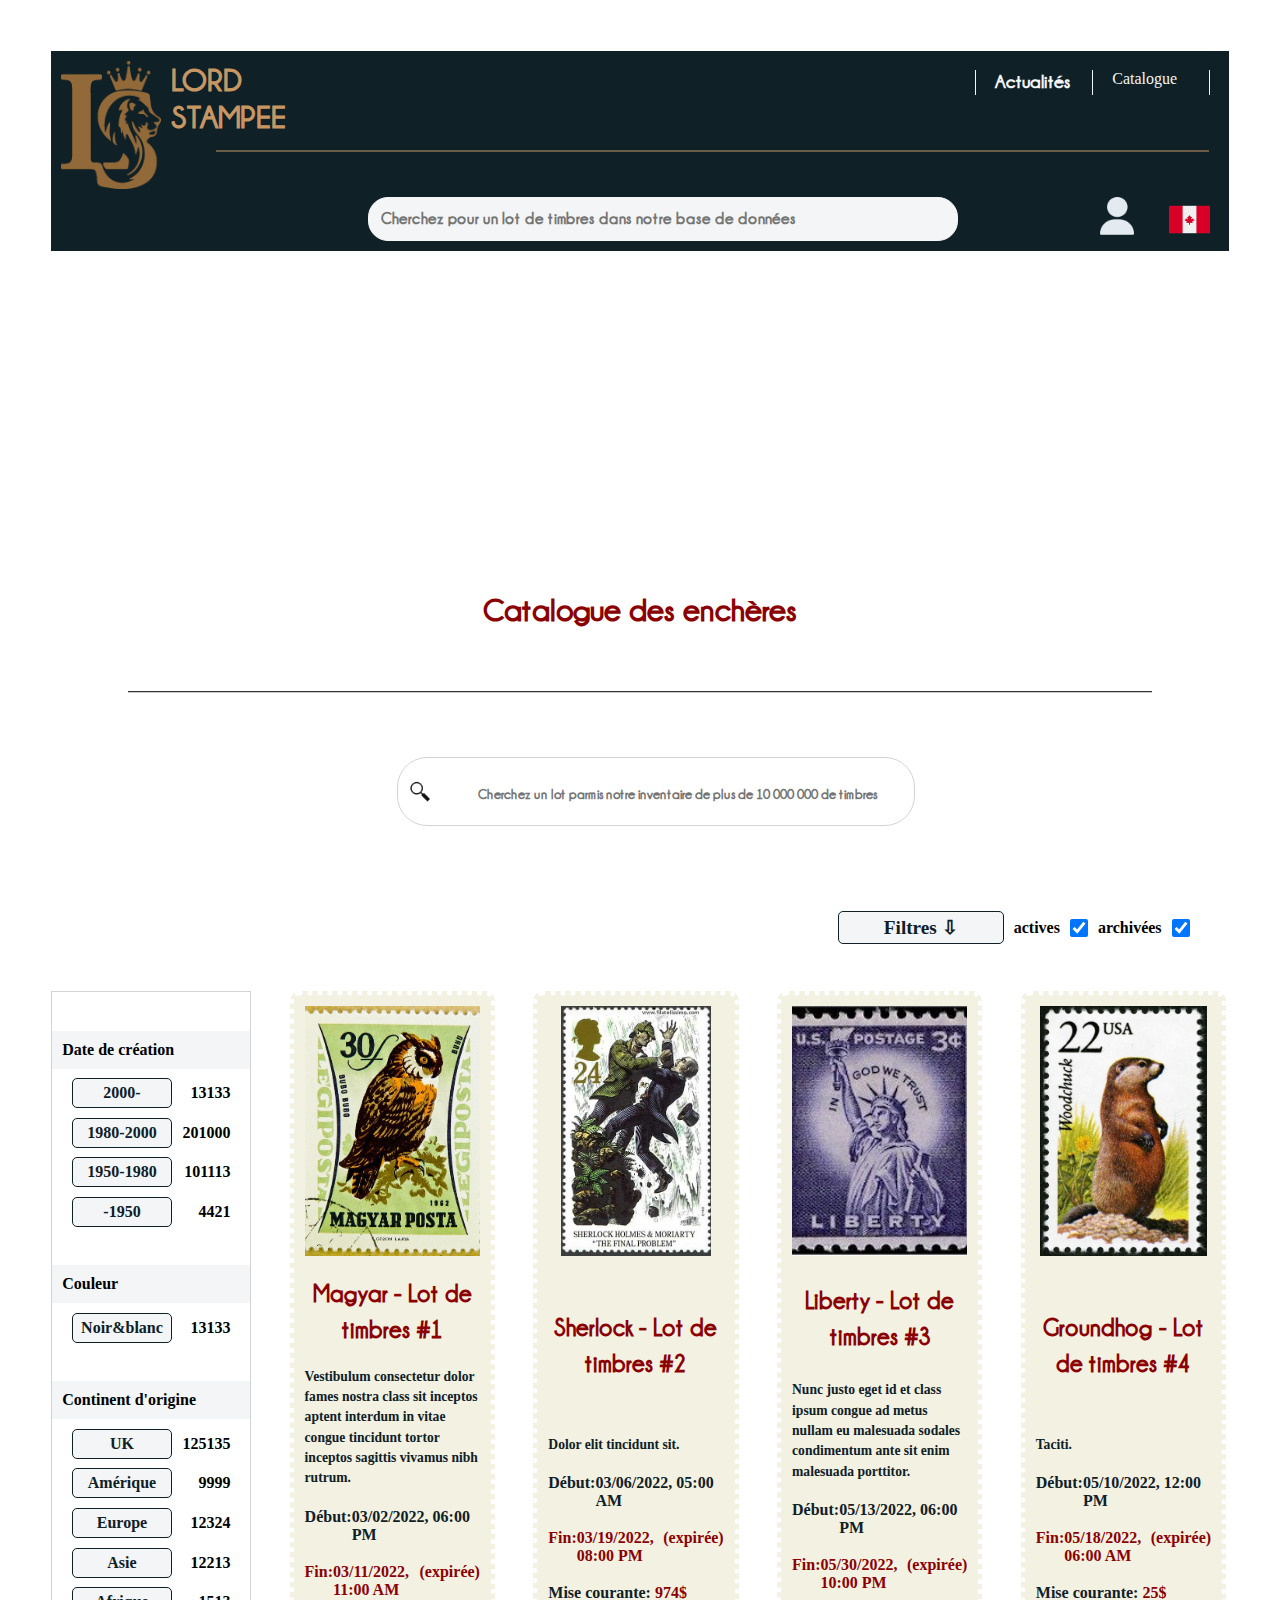
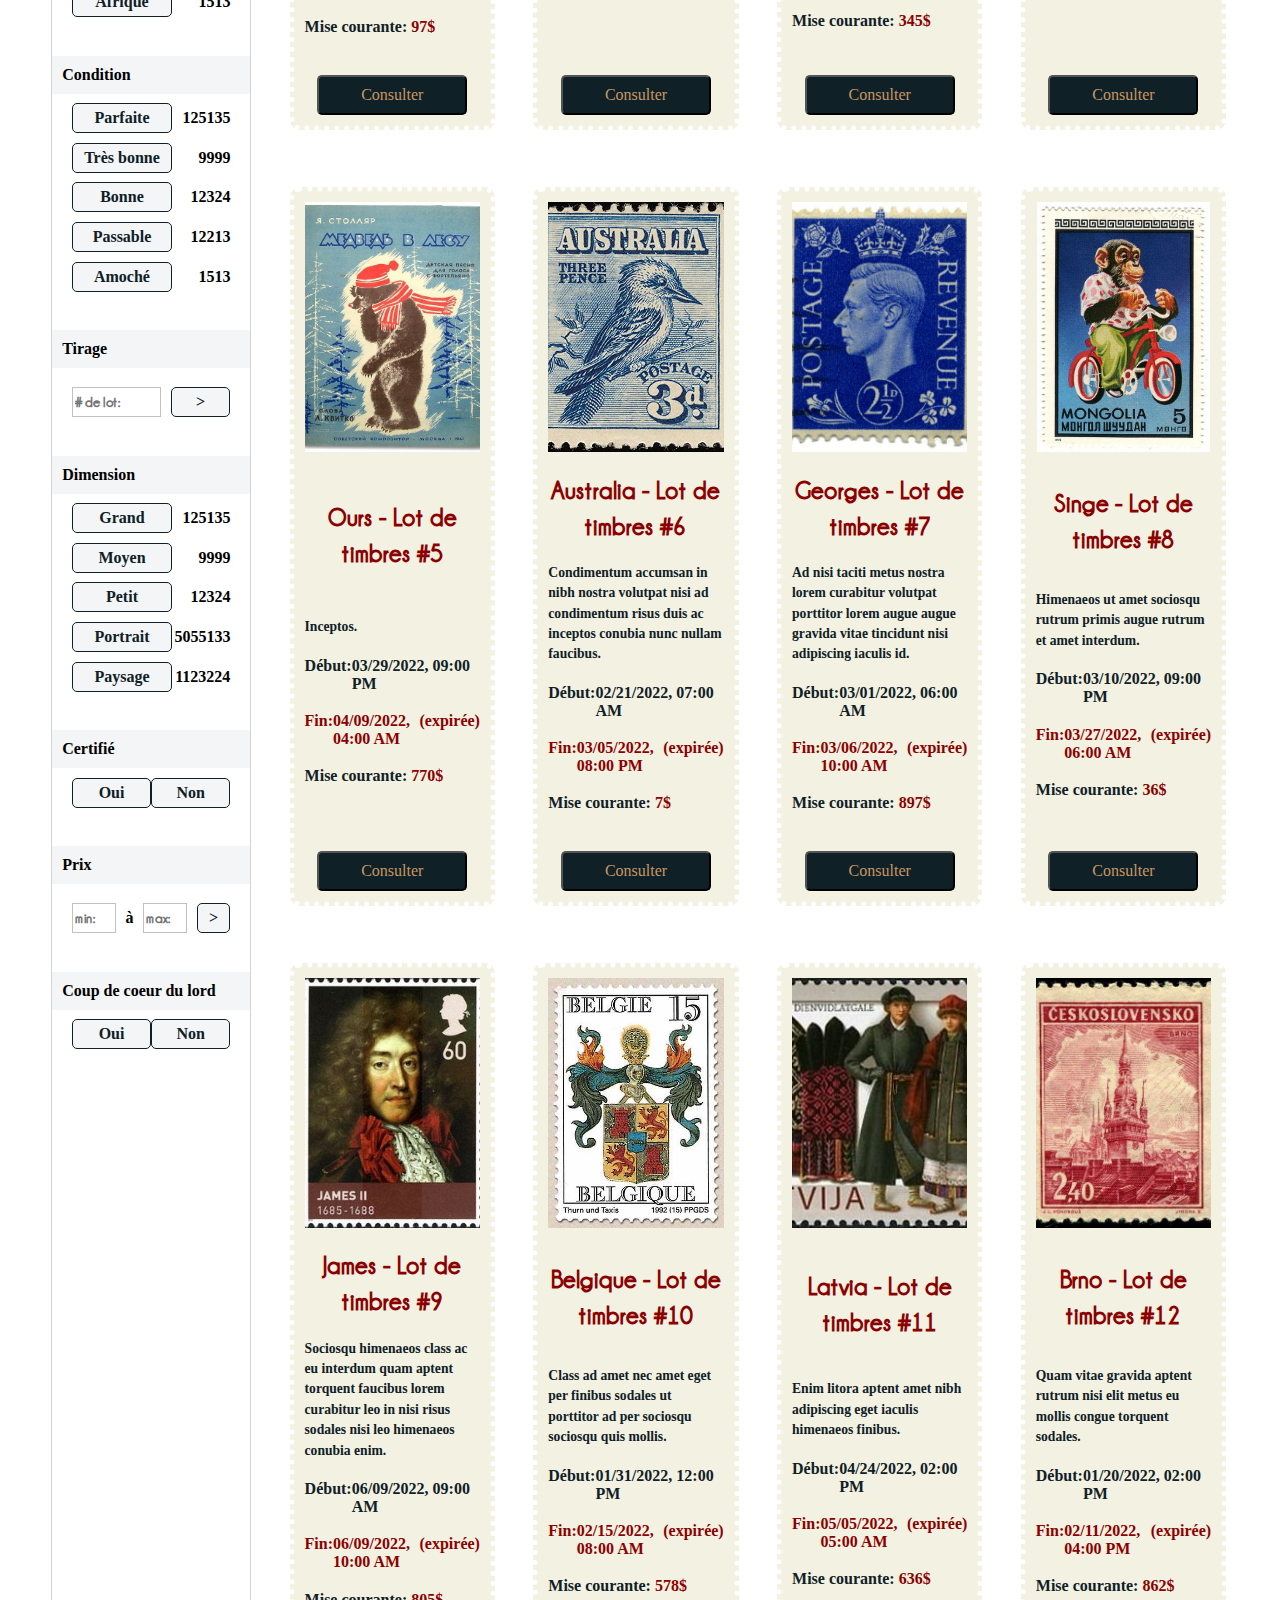
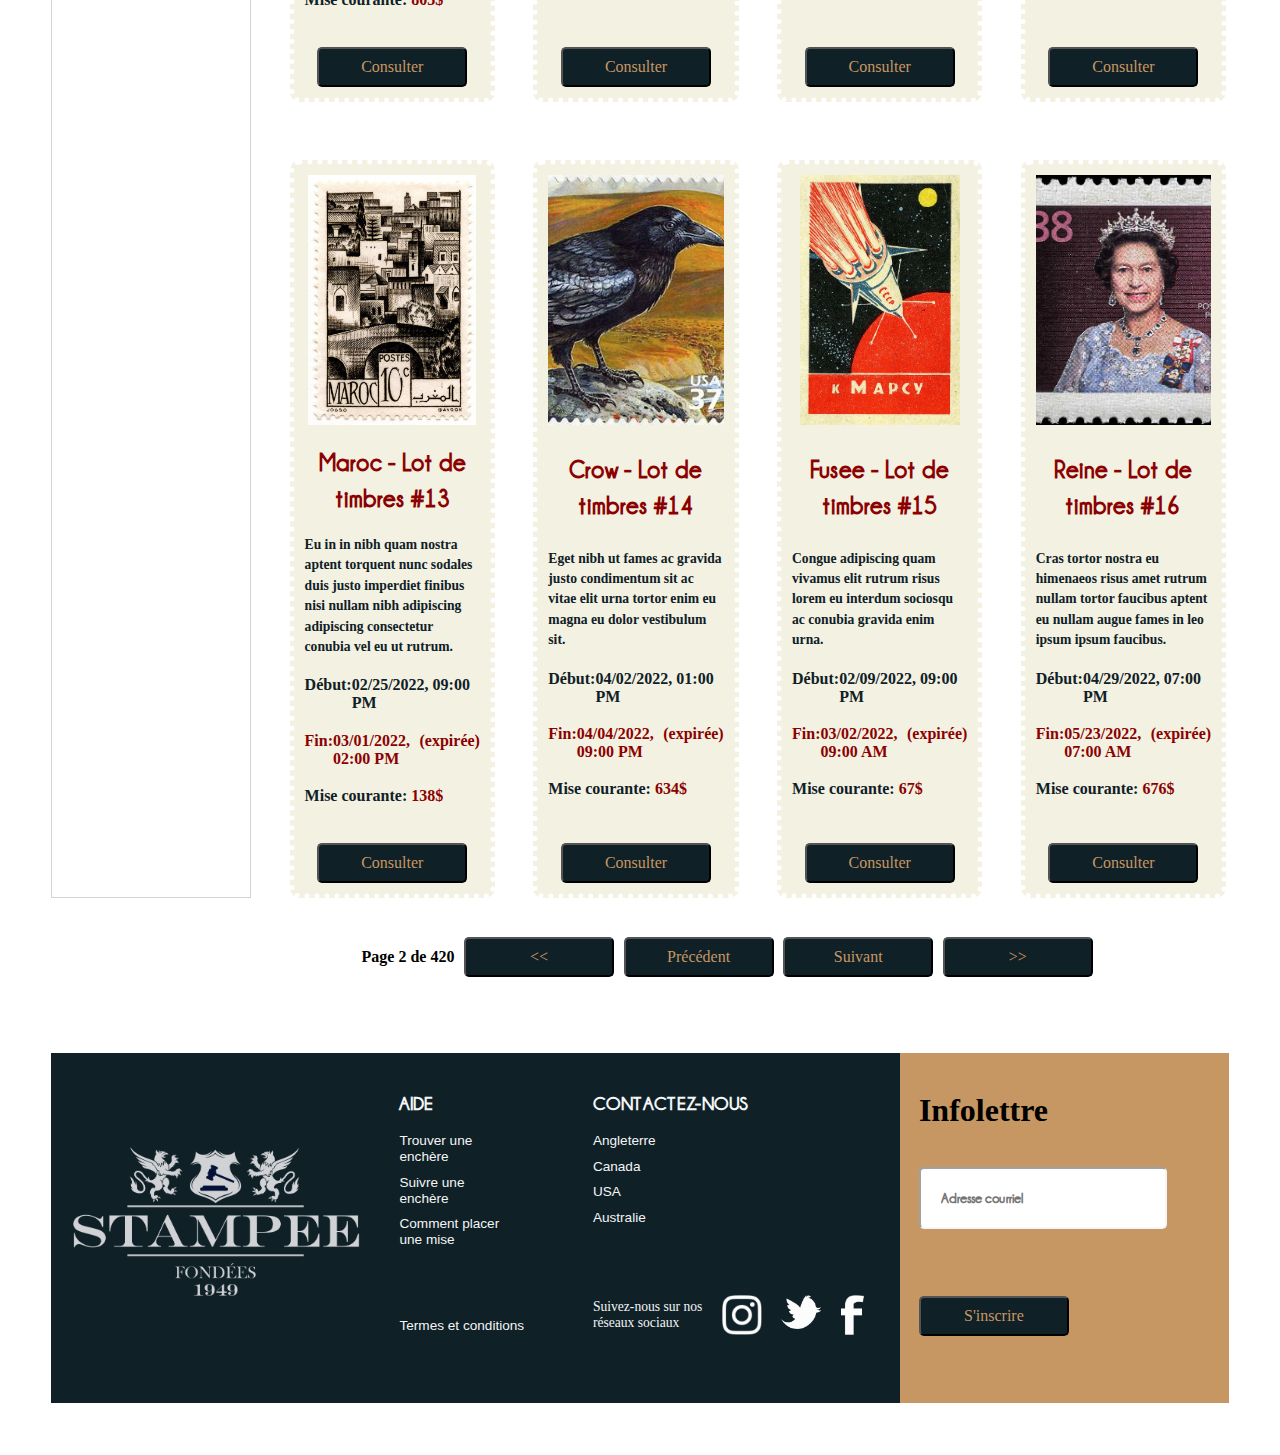
==== Code/catalogue.html @ 9b4ad121 "Premiere version stable du livrable final qui comprend les maquettes catalogue, vitrine et fiche enc" ====
<!DOCTYPE html>
<html lang="fr_CA">
  <head>
    <!-- meta -->
    <meta charset="UTF-8" />
    <meta name="viewport" content="width=device-width, initial-scale=1" />

    <title>Maquette 1</title>
    <meta name="description" content="Maquette catalogue" />

    <!-- styles -->
    <link rel="stylesheet" type="text/css" href="./styles/styles.css" />

    <!-- script -->
    <script type="module" src="./scripts/main.js" defer></script>
  </head>

  <body>
    <header>
      <div class="nav--primaire">
        <div class="nav__logo">
          <a href="./index.html"
            ><img src="./assets/img/nav/logo-2-alt.png"
          /></a>
          <h1 class="nav__lord">LORD STAMPEE</h1>
          <div class="modal hidden">
            <div class="philatelie">
              <div class="philatelie__wrapper">
                <h2>La philatélie, c'est la vie</h2>
                <img src="./assets/img/articles/vie.png" alt="vie" />
              </div>
            </div>
            <div class="biographie">
              <div class="biographie__wrapper">
                <h2>Biographie du Lord Stampee</h2>
                <img
                  src="./assets/img/icones/logo-2-alt.png"
                  alt="biographie"
                />
              </div>
            </div>
            <div class="historique-familial">
              <div class="historique__wrapper">
                <h2>Historique familial</h2>
                <img src="./assets/img/articles/tree.png" alt="arbre" />
              </div>
            </div>
            <div class="btn--close">
              <img src="./assets/img/icones/close.png" alt="close" />
            </div>
          </div>
        </div>
        <div class="menus">
          <div class="menu__haut">
            <div class="menu__actualite">
              <h3>Actualités</h3>
              <div class="actualite__dropdown--wrapper">
                <ul class="actualite__dropdown">
                  <li>Timbre</li>
                  <li>Enchère</li>
                  <li>Bridge</li>
                </ul>
              </div>
            </div>
            <div class="menu__catalogue">
              <a href="./catalogue.html">Catalogue</a>
            </div>
          </div>
          <div class="menu__bas">
            <div class="menu__recherche">
              <input
                type="text"
                name="menu-recherche"
                placeholder="Cherchez pour un lot de timbres dans notre base de données"
              />
            </div>
            <div class="profil-pays">
              <div class="menu__profil">
                <img src="./assets/img/icones/profil.png" alt="profil" />
                <div class="profil__dropdown--wrapper">
                  <ul class="profil__dropdown">
                    <li>Connection</li>
                    <li>S'inscrire</li>
                  </ul>
                </div>
              </div>
              <div class="menu__pays">
                <img src="./assets/img/icones/canada.png" alt="canada" />
                <div class="pays__dropdown--wrapper">
                  <ul class="pays__dropdown">
                    <li>Canada</li>
                    <li>USA</li>
                    <li>Angleterre</li>
                    <li>Australie</li>
                  </ul>
                </div>
              </div>
            </div>
          </div>
        </div>
      </div>
      <div class="nav--secondaire"></div>
      <div class="wrapper--titre">
        <h1 data-js-titre>Catalogue des enchères</h1>
      </div>
    </header>

    <main class="wrapper--main">
      <form class="search--main">
        <div class="indication"></div>
        <div class="search-bar">
          <input
            class="search-txt"
            aria-label="Champ de recherche"
            type="text"
            data-js-filtre="recherche-catalogue"
            placeholder="Cherchez un lot parmis notre inventaire de plus de 10 000 000 de timbres"
          />
        </div>
        <div class="filtres--main">
          <div class="filtres--modal">
            <img src="./assets/img/icones/filter.png" />
          </div>
          <div class="wrapper__filtres--main">
            <div class="critere--select">
              <select class="sort asc" data-js-filtre="sort">
                <option value="none" selected disabled hidden>Filtres &#8681</option>
                <option value="prix">Prix</option>
                <option value="consultations">Les plus consultés</option>
                <option value="debut">Début de l'enchère</option>
                <option value="fin">Fin de l'enchère</option>
              </select>
            </div>
            <div class="critere--box">
              <label for="actives">actives</label>
              <input
                type="checkbox"
                checked
                name="actives"
                data-js-filtre="actives"
              />
              <label for="archivées">archivées</label>
              <input
                type="checkbox"
                checked
                name="archivées"
                data-js-filtre="archives"
              />
            </div>
          </div>
        </div>
      </form>

      <div data-js-timbres>
        <div class="side-nav">
          <div>
            <label for="date">Date de création</label>
            <div>
              <button name="date" data-js-filtre="2000-">2000-</button
              ><span>13133</span>
            </div>
            <div>
              <button name="date" data-js-filtre="1980-2000">1980-2000</button
              ><span>201000</span>
            </div>
            <div>
              <button name="date" data-js-filtre="1950-1980">1950-1980</button
              ><span>101113</span>
            </div>
            <div>
              <button name="date" data-js-filtre="-1950">-1950</button
              ><span>4421</span>
            </div>
          </div>

          <div>
            <label for="couleur">Couleur</label>
            <div class="filtre--couleur">
              <button name="couleur" data-js-filtre="noir-et-blanc">
                Noir&blanc</button
              ><span>13133</span>
            </div>
          </div>

          <div>
            <label for="pays">Continent d'origine</label>
            <div>
              <button name="pays" data-js-filtre="UK">UK</button
              ><span>125135</span>
            </div>
            <div>
              <button name="pays" data-js-filtre="Amerique">Amérique</button
              ><span>9999</span>
            </div>
            <div>
              <button name="pays" data-js-filtre="Europe">Europe</button
              ><span>12324</span>
            </div>
            <div>
              <button name="pays" data-js-filtre="Asie">Asie</button
              ><span>12213</span>
            </div>
            <div>
              <button name="pays" data-js-filtre="Afrique">Afrique</button
              ><span>1513</span>
            </div>
          </div>

          <div>
            <label for="condition">Condition</label>
            <div>
              <button name="condition" data-js-filtre="parfaite">
                Parfaite</button
              ><span>125135</span>
            </div>
            <div>
              <button name="condition" data-js-filtre="tres-bonne">
                Très bonne</button
              ><span>9999</span>
            </div>
            <div>
              <button name="condition" data-js-filtre="bonne">Bonne</button
              ><span>12324</span>
            </div>
            <div>
              <button name="condition" data-js-filtre="passable">
                Passable</button
              ><span>12213</span>
            </div>
            <div>
              <button name="condition" data-js-filtre="amoche">Amoché</button
              ><span>1513</span>
            </div>
          </div>

          <div>
            <label for="tirage">Tirage</label>
            <div data-js-filtre="tirage">
              <input
                type="text"
                name="tirage"
                placeholder="# de lot:"
              /><button>></button>
            </div>
          </div>

          <div>
            <label for="dimension">Dimension</label>
            <div>
              <button name="dimension" data-js-filtre="grand">Grand</button
              ><span>125135</span>
            </div>
            <div>
              <button name="dimension" data-js-filtre="moyen">Moyen</button
              ><span>9999</span>
            </div>
            <div>
              <button name="dimension" data-js-filtre="petit">Petit</button
              ><span>12324</span>
            </div>
            <div>
              <button name="dimension" data-js-filtre="portrait">
                Portrait</button
              ><span>5055133</span>
            </div>
            <div>
              <button name="dimension" data-js-filtre="paysage">Paysage</button
              ><span>1123224</span>
            </div>
          </div>

          <div>
            <label for="certifié">Certifié</label>
            <div>
              <button name="certifié" data-js-filtre="certifie">Oui</button
              ><button name="certifié" data-js-filtre="non-certifie">
                Non
              </button>
            </div>
          </div>

          <div>
            <label for="prix">Prix</label>
            <div>
              <input
                type="text"
                name="prixMin"
                data-js-filtre="prix-min"
                placeholder="min:"
              />
              <span>à</span>
              <input
                type="text"
                name="prixMax"
                data-js-filtre="prix-max"
                placeholder="max:"
              /><button>></button>
            </div>
          </div>

          <div>
            <label for="choixLord">Coup de coeur du lord</label>
            <div>
              <button name="choixLord" data-js-filtre="oui-coup-de-coeur">
                Oui</button
              ><button name="choixLord" data-js-filtre="non-coup-de-coeur">
                Non
              </button>
            </div>
          </div>
        </div>
      </div>
      <div class="pied--catalogue">
        <div class="nav__btn--catalogue">
          <span>Page 2 de 420</span>
          <button><<</button>
          <button>Précédent</button>
          <button>Suivant</button>
          <button>>></button>
        </div>
      </div>
    </main>
    <footer class="pied-page">
      <div class="footer__logo">
        <img src="./assets/img/icones/logo-1-alt.png" alt="Stampee" />
      </div>
      <div class="footer__centre">
        <div class="footer__aide-termes">
          <div class="footer__aide">
            <h3>AIDE</h3>
            <p><a href="#">Trouver une enchère</a></p>
            <p><a href="#">Suivre une enchère</a></p>
            <p><a href="#">Comment placer une mise</a></p>
          </div>
          <div class="footer__termes">
            <p><a href="#">Termes et conditions</a></p>
          </div>
        </div>
        <div class="footer__contact">
          <div class="footer__contact--pays">
            <h3>CONTACTEZ-NOUS</h3>
            <p><a href="#">Angleterre</a></p>
            <p><a href="#">Canada</a></p>
            <p><a href="#">USA</a></p>
            <p><a href="#">Australie</a></p>
          </div>
          <div class="footer__contact--social">
            <p>Suivez-nous sur nos réseaux sociaux</p>
            <div class="footer__img--social">
              <div class="social__img--wrapper">
                <img src="./assets/img/icones/instagram.png" alt="instagram" />
              </div>
              <div class="social__img--wrapper">
                <img src="./assets/img/icones/twitter.png" alt="twitter" />
              </div>
              <div class="social__img--wrapper">
                <img src="./assets/img/icones/fb.png" alt="facebook" />
              </div>
            </div>
          </div>
        </div>
      </div>
      <div class="infolettre">
        <div class="infolettre__titre"><h2>Infolettre</h2></div>
        <div class="infolettre__courriel">
          <input type="text" name="infolettre" placeholder="Adresse courriel" />
        </div>
        <div class="infolettre__inscription"><button>S'inscrire</button></div>
      </div>
    </footer>
  </body>
</html>
---- Code/styles/styles.css ----
/* Méthodologie choisie: BEM et ITCSS */

/* SETTINGS */

@import url("./1-settings/variables.css");

/* GENERIC */

@import url("./3-generic/purify.css");

/* ELEMENTS */

@import url("./4-elements/elements.css");
@import url("./4-elements/fonts.css");

/* OBJECTS */

@import url("./5-objects/wrapper.css");

/* COMPONENTS */

@import url("./6-components/vitrine.css");
@import url("./6-components/nav.css");
@import url("./6-components/footer.css");
@import url("./6-components/banniere.css");
@import url("./6-components/grid.css");
@import url("./6-components/fiche.css");
@import url("./6-components/footer.css");
@import url("./6-components/titre.css");
@import url("./6-components/search-bar.css");
@import url("./6-components/tile.css");
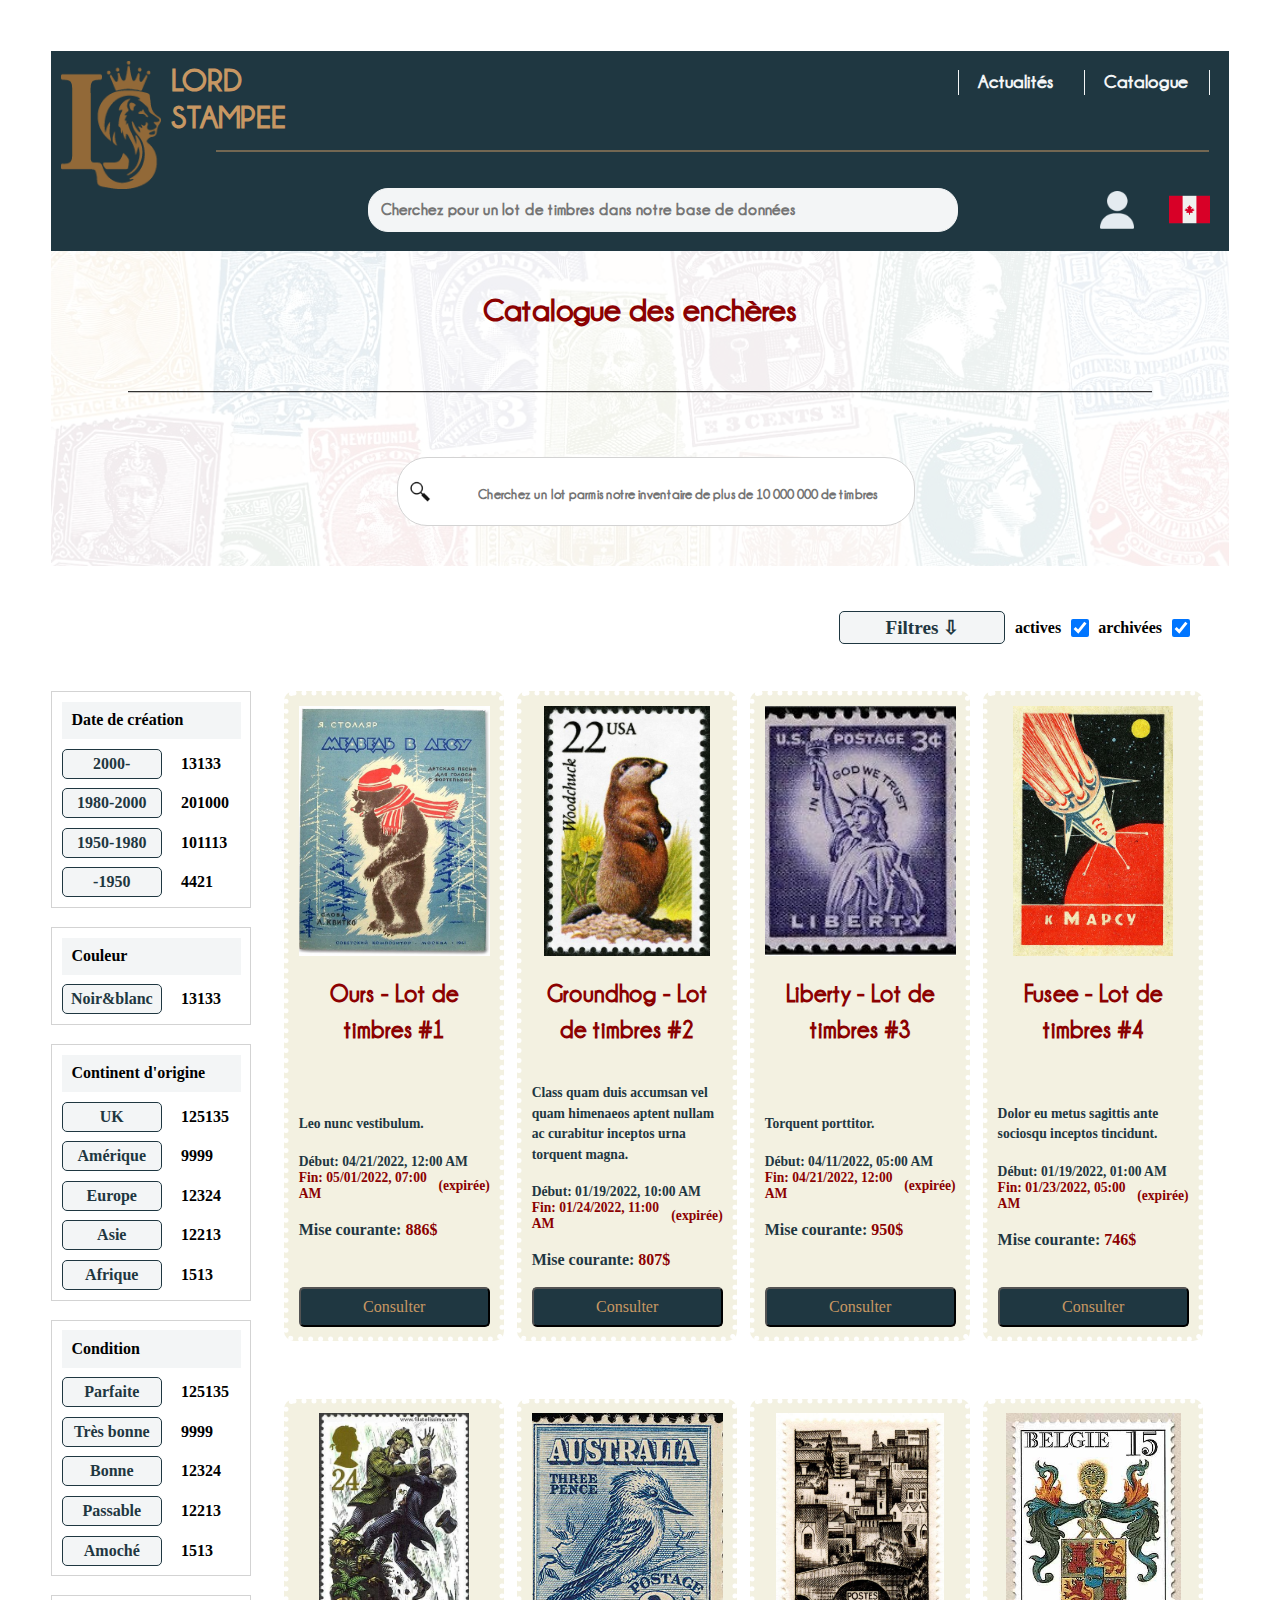
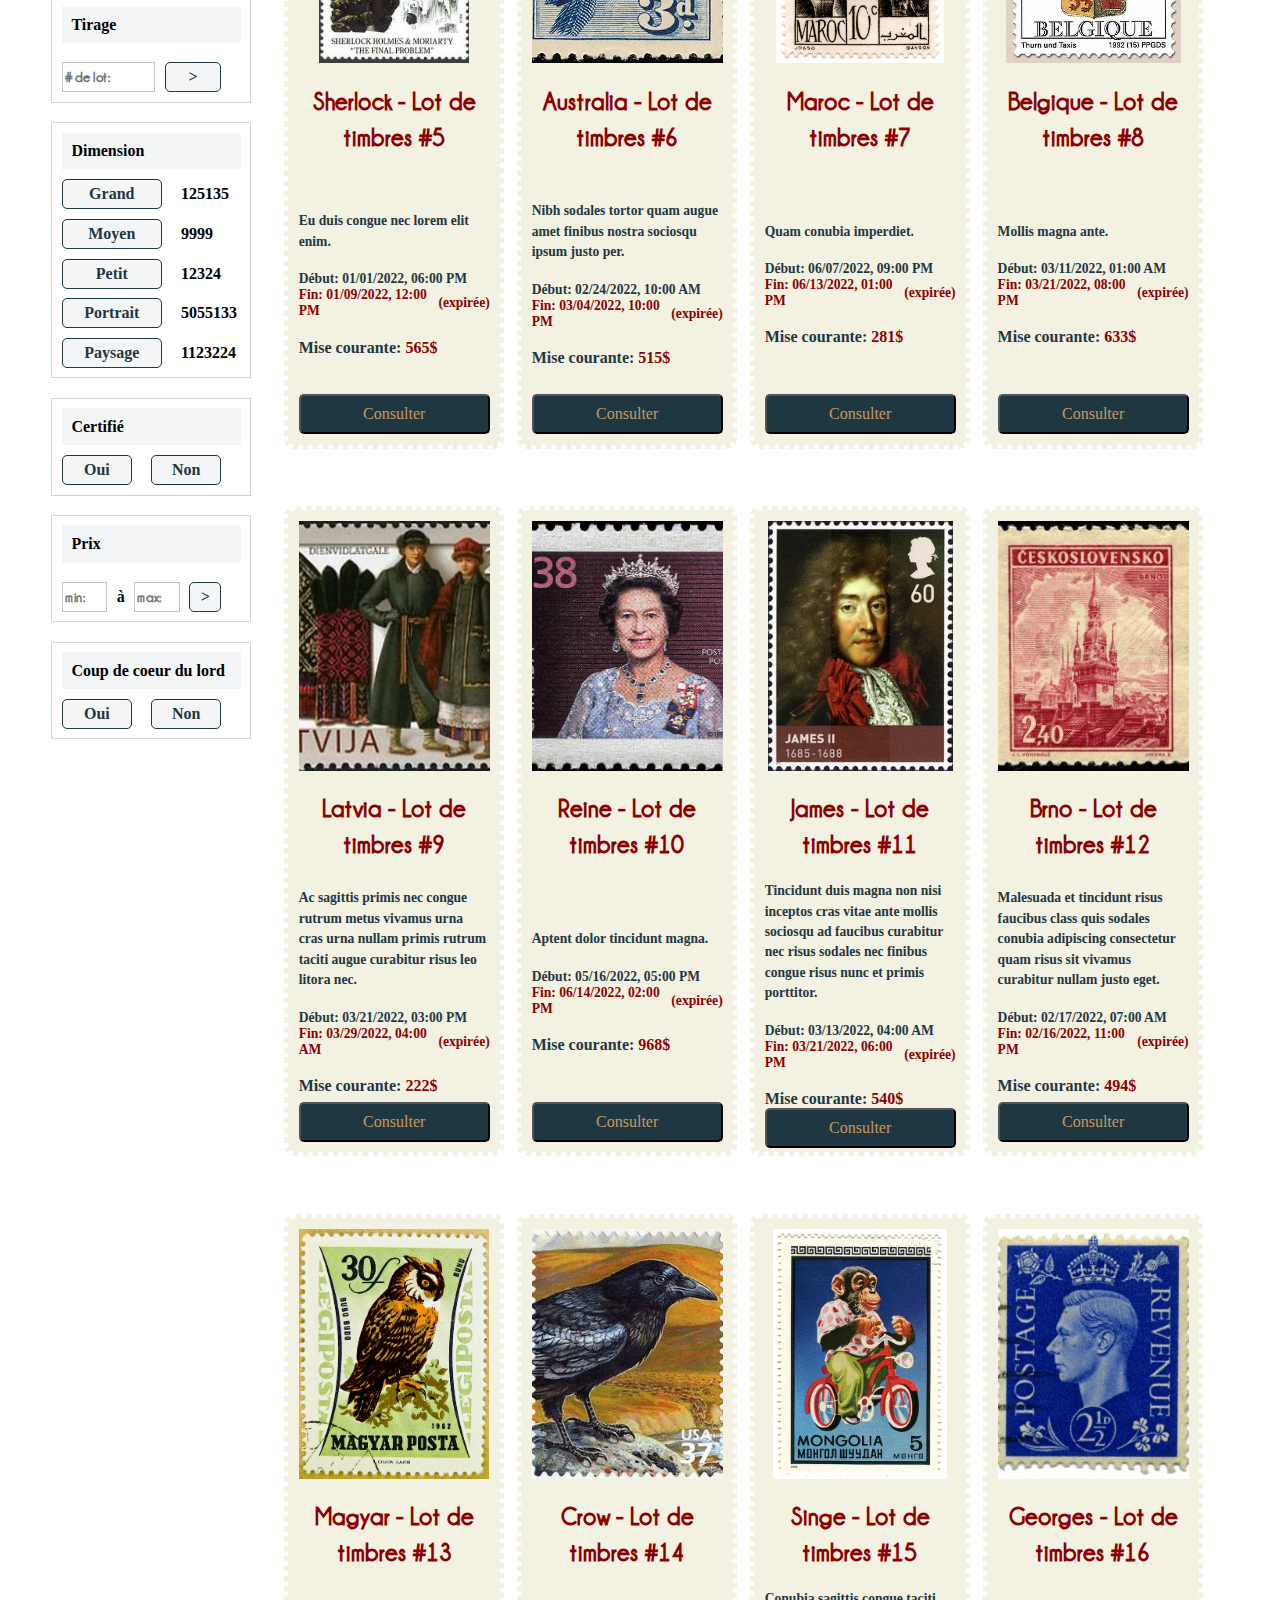
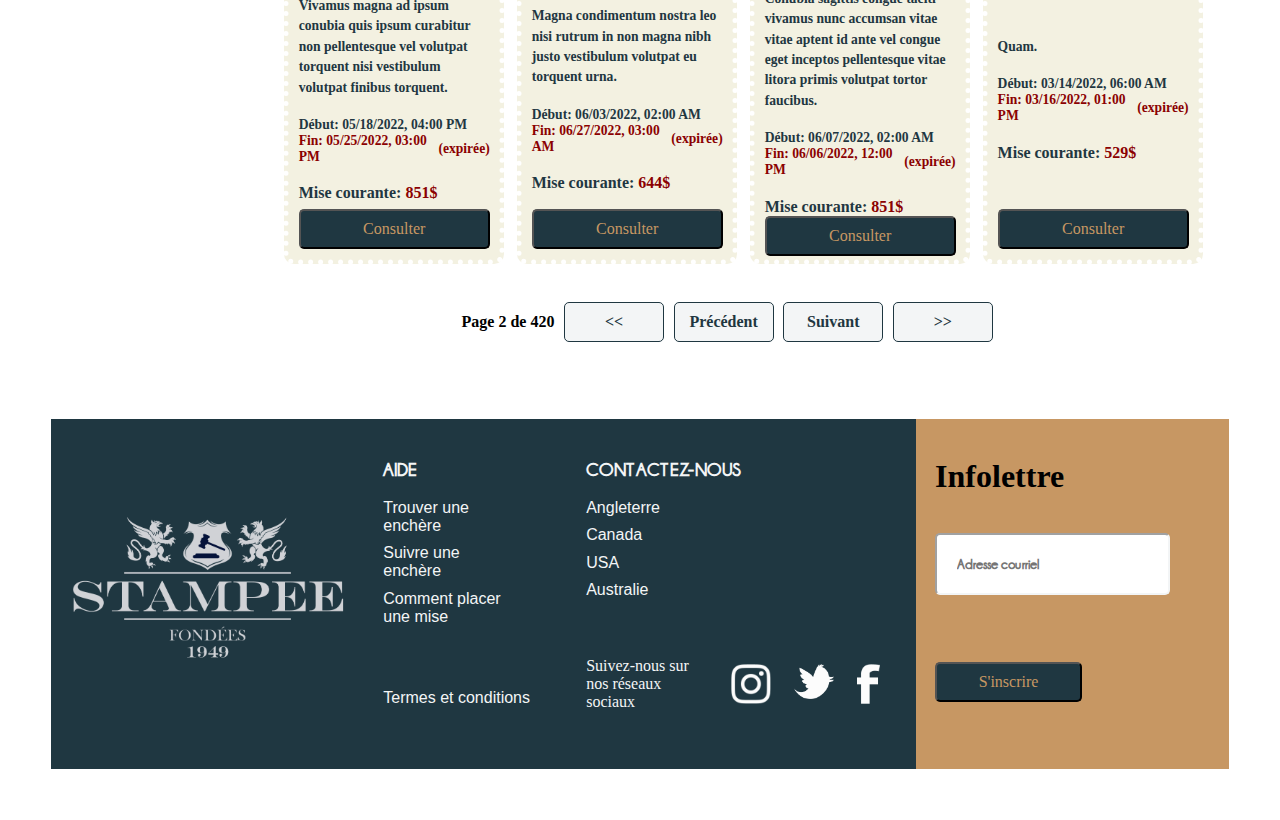
==== commit 229501bb: "Quelques améliorations liées au commentaires du prof" ====
--- a/Code/catalogue.html
+++ b/Code/catalogue.html
@@ -63,7 +63,7 @@
               </div>
             </div>
             <div class="menu__catalogue">
-              <a href="./catalogue.html">Catalogue</a>
+              <a href="./catalogue.html"><h3>Catalogue</h3></a>
             </div>
           </div>
           <div class="menu__bas">
@@ -156,19 +156,19 @@
           <div>
             <label for="date">Date de création</label>
             <div>
-              <button name="date" data-js-filtre="2000-">2000-</button
+              <button name="date" data-js-filtre-btn="2000-">2000-</button
               ><span>13133</span>
             </div>
             <div>
-              <button name="date" data-js-filtre="1980-2000">1980-2000</button
+              <button name="date" data-js-filtre-btn="1980-2000">1980-2000</button
               ><span>201000</span>
             </div>
             <div>
-              <button name="date" data-js-filtre="1950-1980">1950-1980</button
+              <button name="date" data-js-filtre-btn="1950-1980">1950-1980</button
               ><span>101113</span>
             </div>
             <div>
-              <button name="date" data-js-filtre="-1950">-1950</button
+              <button name="date" data-js-filtre-btn="-1950">-1950</button
               ><span>4421</span>
             </div>
           </div>
@@ -176,7 +176,7 @@
           <div>
             <label for="couleur">Couleur</label>
             <div class="filtre--couleur">
-              <button name="couleur" data-js-filtre="noir-et-blanc">
+              <button name="couleur" data-js-filtre-btn="noir-et-blanc">
                 Noir&blanc</button
               ><span>13133</span>
             </div>
@@ -185,23 +185,23 @@
           <div>
             <label for="pays">Continent d'origine</label>
             <div>
-              <button name="pays" data-js-filtre="UK">UK</button
+              <button name="pays" data-js-filtre-btn="UK">UK</button
               ><span>125135</span>
             </div>
             <div>
-              <button name="pays" data-js-filtre="Amerique">Amérique</button
+              <button name="pays" data-js-filtre-btn="Amerique">Amérique</button
               ><span>9999</span>
             </div>
             <div>
-              <button name="pays" data-js-filtre="Europe">Europe</button
+              <button name="pays" data-js-filtre-btn="Europe">Europe</button
               ><span>12324</span>
             </div>
             <div>
-              <button name="pays" data-js-filtre="Asie">Asie</button
+              <button name="pays" data-js-filtre-btn="Asie">Asie</button
               ><span>12213</span>
             </div>
             <div>
-              <button name="pays" data-js-filtre="Afrique">Afrique</button
+              <button name="pays" data-js-filtre-btn="Afrique">Afrique</button
               ><span>1513</span>
             </div>
           </div>
@@ -209,33 +209,33 @@
           <div>
             <label for="condition">Condition</label>
             <div>
-              <button name="condition" data-js-filtre="parfaite">
+              <button name="condition" data-js-filtre-btn="parfaite">
                 Parfaite</button
               ><span>125135</span>
             </div>
             <div>
-              <button name="condition" data-js-filtre="tres-bonne">
+              <button name="condition" data-js-filtre-btn="tres-bonne">
                 Très bonne</button
               ><span>9999</span>
             </div>
             <div>
-              <button name="condition" data-js-filtre="bonne">Bonne</button
+              <button name="condition" data-js-filtre-btn="bonne">Bonne</button
               ><span>12324</span>
             </div>
             <div>
-              <button name="condition" data-js-filtre="passable">
+              <button name="condition" data-js-filtre-btn="passable">
                 Passable</button
               ><span>12213</span>
             </div>
             <div>
-              <button name="condition" data-js-filtre="amoche">Amoché</button
+              <button name="condition" data-js-filtre-btn="amoche">Amoché</button
               ><span>1513</span>
             </div>
           </div>
 
           <div>
             <label for="tirage">Tirage</label>
-            <div data-js-filtre="tirage">
+            <div data-js-filtre-txt="tirage">
               <input
                 type="text"
                 name="tirage"
@@ -247,24 +247,24 @@
           <div>
             <label for="dimension">Dimension</label>
             <div>
-              <button name="dimension" data-js-filtre="grand">Grand</button
+              <button name="dimension" data-js-filtre-btn="grand">Grand</button
               ><span>125135</span>
             </div>
             <div>
-              <button name="dimension" data-js-filtre="moyen">Moyen</button
+              <button name="dimension" data-js-filtre-btn="moyen">Moyen</button
               ><span>9999</span>
             </div>
             <div>
-              <button name="dimension" data-js-filtre="petit">Petit</button
+              <button name="dimension" data-js-filtre-btn="petit">Petit</button
               ><span>12324</span>
             </div>
             <div>
-              <button name="dimension" data-js-filtre="portrait">
+              <button name="dimension" data-js-filtre-btn="portrait">
                 Portrait</button
               ><span>5055133</span>
             </div>
             <div>
-              <button name="dimension" data-js-filtre="paysage">Paysage</button
+              <button name="dimension" data-js-filtre-btn="paysage">Paysage</button
               ><span>1123224</span>
             </div>
           </div>
@@ -272,8 +272,8 @@
           <div>
             <label for="certifié">Certifié</label>
             <div>
-              <button name="certifié" data-js-filtre="certifie">Oui</button
-              ><button name="certifié" data-js-filtre="non-certifie">
+              <button name="certifié" data-js-filtre-btn="certifie">Oui</button
+              ><button name="certifié" data-js-filtre-btn="non-certifie">
                 Non
               </button>
             </div>
@@ -285,14 +285,14 @@
               <input
                 type="text"
                 name="prixMin"
-                data-js-filtre="prix-min"
+                data-js-filtre-txt="prix-min"
                 placeholder="min:"
               />
               <span>à</span>
               <input
                 type="text"
                 name="prixMax"
-                data-js-filtre="prix-max"
+                data-js-filtre-txt="prix-max"
                 placeholder="max:"
               /><button>></button>
             </div>
@@ -301,9 +301,9 @@
           <div>
             <label for="choixLord">Coup de coeur du lord</label>
             <div>
-              <button name="choixLord" data-js-filtre="oui-coup-de-coeur">
+              <button name="choixLord" data-js-filtre-btn="oui-coup-de-coeur">
                 Oui</button
-              ><button name="choixLord" data-js-filtre="non-coup-de-coeur">
+              ><button name="choixLord" data-js-filtre-btn="non-coup-de-coeur">
                 Non
               </button>
             </div>
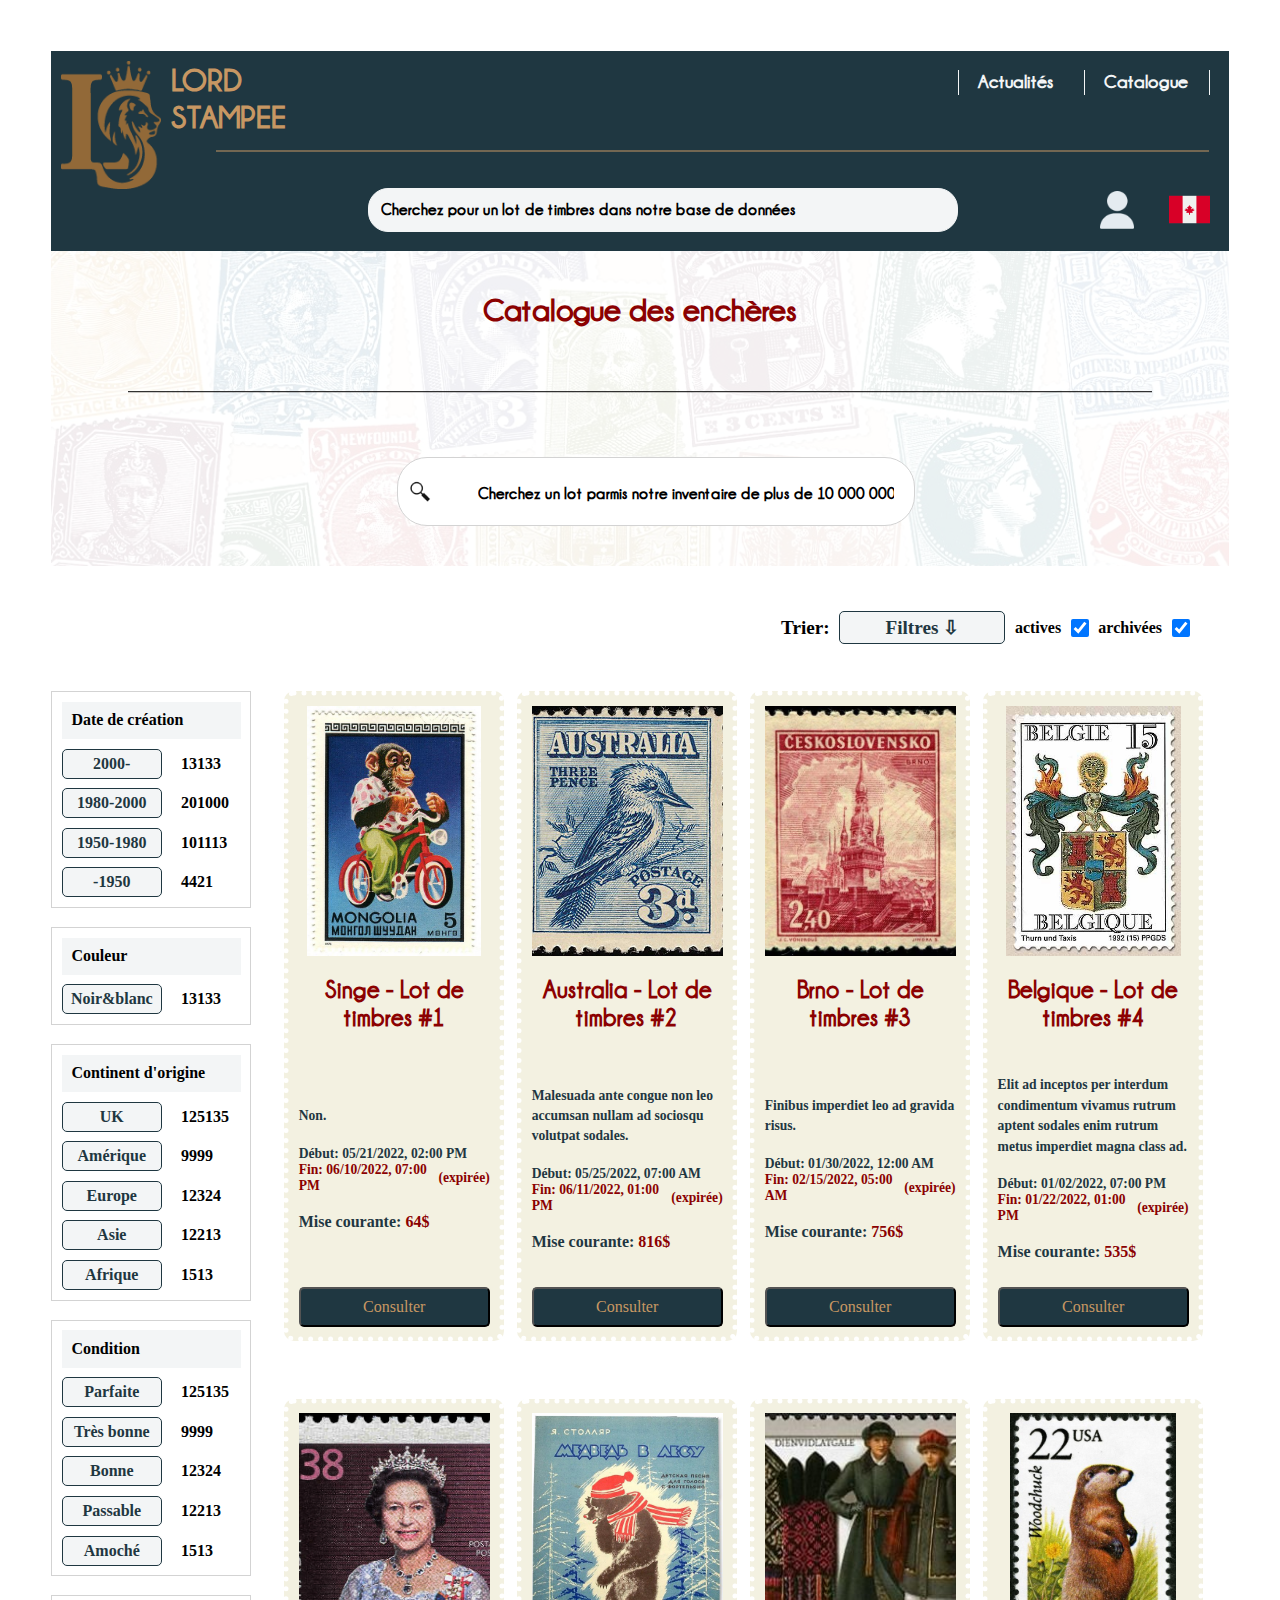
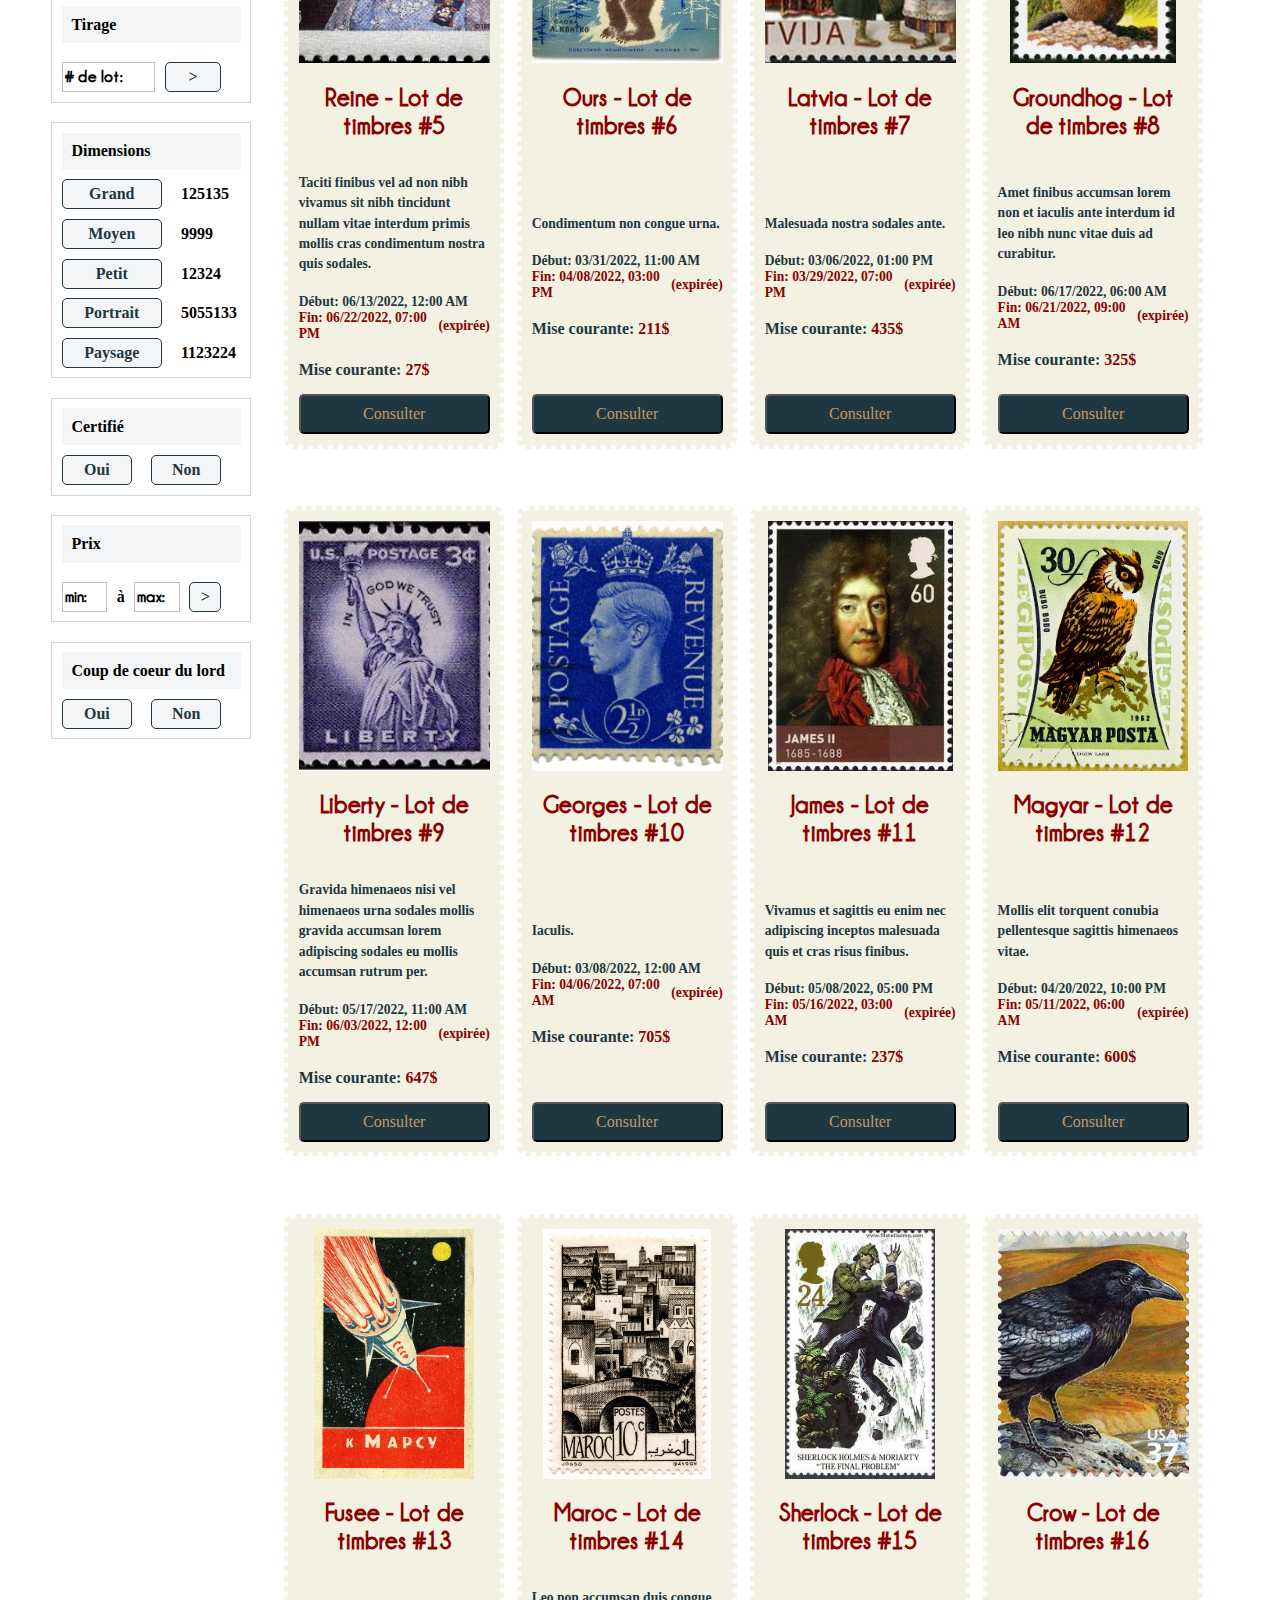
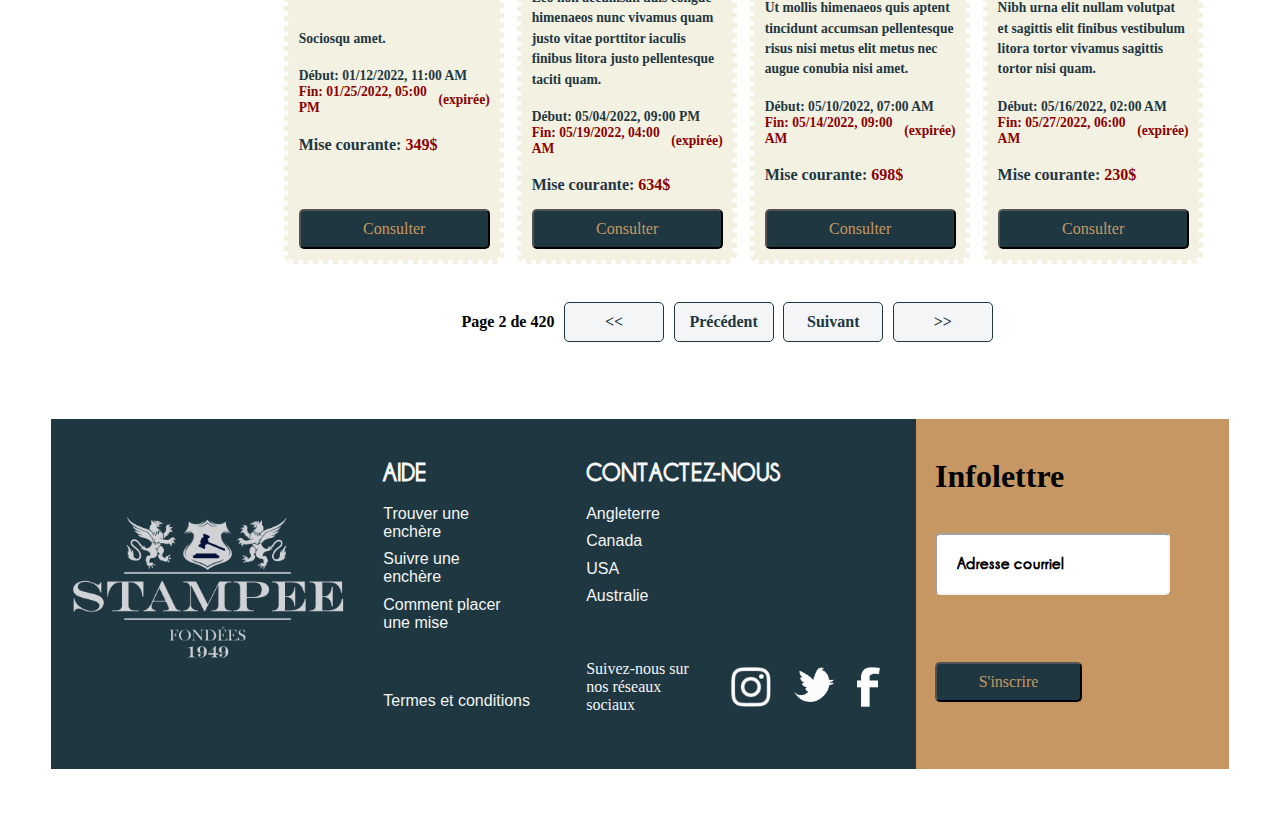
==== commit c433337e: "Tests de validation effectués avec Axe DevTools et W3C validator, manque juste de vérifier la taille" ====
--- a/Code/catalogue.html
+++ b/Code/catalogue.html
@@ -1,5 +1,5 @@
 <!DOCTYPE html>
-<html lang="fr_CA">
+<html lang="fr">
   <head>
     <!-- meta -->
     <meta charset="UTF-8" />
@@ -12,7 +12,7 @@
     <link rel="stylesheet" type="text/css" href="./styles/styles.css" />
 
     <!-- script -->
-    <script type="module" src="./scripts/main.js" defer></script>
+    <script type="module" src="./scripts/main.js"></script>
   </head>
 
   <body>
@@ -20,7 +20,7 @@
       <div class="nav--primaire">
         <div class="nav__logo">
           <a href="./index.html"
-            ><img src="./assets/img/nav/logo-2-alt.png"
+            ><img src="./assets/img/nav/logo-2-alt.png" alt="logo-nav"
           /></a>
           <h1 class="nav__lord">LORD STAMPEE</h1>
           <div class="modal hidden">
@@ -119,12 +119,20 @@
         </div>
         <div class="filtres--main">
           <div class="filtres--modal">
-            <img src="./assets/img/icones/filter.png" />
+            <img src="./assets/img/icones/filter.png" alt="filtre-modal" />
           </div>
           <div class="wrapper__filtres--main">
             <div class="critere--select">
-              <select class="sort asc" data-js-filtre="sort">
-                <option value="none" selected disabled hidden>Filtres &#8681</option>
+              <label for="filtres-select-catalogue">Trier:</label>
+              <select
+                class="sort asc"
+                id="filtres-select-catalogue"
+                name="filtres-select-catalogue"
+                data-js-filtre="sort"
+              >
+                <option value="none" selected disabled hidden>
+                  Filtres &#8681;
+                </option>
                 <option value="prix">Prix</option>
                 <option value="consultations">Les plus consultés</option>
                 <option value="debut">Début de l'enchère</option>
@@ -132,17 +140,19 @@
               </select>
             </div>
             <div class="critere--box">
-              <label for="actives">actives</label>
+              <label for="check-actives">actives</label>
               <input
                 type="checkbox"
                 checked
+                id="check-actives"
                 name="actives"
                 data-js-filtre="actives"
               />
-              <label for="archivées">archivées</label>
+              <label for="check-archives">archivées</label>
               <input
                 type="checkbox"
                 checked
+                id="check-archives"
                 name="archivées"
                 data-js-filtre="archives"
               />
@@ -154,17 +164,19 @@
       <div data-js-timbres>
         <div class="side-nav">
           <div>
-            <label for="date">Date de création</label>
+            <div class="label">Date de création</div>
             <div>
               <button name="date" data-js-filtre-btn="2000-">2000-</button
               ><span>13133</span>
             </div>
             <div>
-              <button name="date" data-js-filtre-btn="1980-2000">1980-2000</button
+              <button name="date" data-js-filtre-btn="1980-2000">
+                1980-2000</button
               ><span>201000</span>
             </div>
             <div>
-              <button name="date" data-js-filtre-btn="1950-1980">1950-1980</button
+              <button name="date" data-js-filtre-btn="1950-1980">
+                1950-1980</button
               ><span>101113</span>
             </div>
             <div>
@@ -174,7 +186,7 @@
           </div>
 
           <div>
-            <label for="couleur">Couleur</label>
+            <div class="label">Couleur</div>
             <div class="filtre--couleur">
               <button name="couleur" data-js-filtre-btn="noir-et-blanc">
                 Noir&blanc</button
@@ -183,7 +195,7 @@
           </div>
 
           <div>
-            <label for="pays">Continent d'origine</label>
+            <div class="label">Continent d'origine</div>
             <div>
               <button name="pays" data-js-filtre-btn="UK">UK</button
               ><span>125135</span>
@@ -207,7 +219,7 @@
           </div>
 
           <div>
-            <label for="condition">Condition</label>
+            <div class="label">Condition</div>
             <div>
               <button name="condition" data-js-filtre-btn="parfaite">
                 Parfaite</button
@@ -228,13 +240,14 @@
               ><span>12213</span>
             </div>
             <div>
-              <button name="condition" data-js-filtre-btn="amoche">Amoché</button
+              <button name="condition" data-js-filtre-btn="amoche">
+                Amoché</button
               ><span>1513</span>
             </div>
           </div>
 
           <div>
-            <label for="tirage">Tirage</label>
+            <div class="label">Tirage</div>
             <div data-js-filtre-txt="tirage">
               <input
                 type="text"
@@ -245,7 +258,7 @@
           </div>
 
           <div>
-            <label for="dimension">Dimension</label>
+            <div class="label">Dimensions</div>
             <div>
               <button name="dimension" data-js-filtre-btn="grand">Grand</button
               ><span>125135</span>
@@ -264,13 +277,14 @@
               ><span>5055133</span>
             </div>
             <div>
-              <button name="dimension" data-js-filtre-btn="paysage">Paysage</button
+              <button name="dimension" data-js-filtre-btn="paysage">
+                Paysage</button
               ><span>1123224</span>
             </div>
           </div>
 
           <div>
-            <label for="certifié">Certifié</label>
+            <div class="label">Certifié</div>
             <div>
               <button name="certifié" data-js-filtre-btn="certifie">Oui</button
               ><button name="certifié" data-js-filtre-btn="non-certifie">
@@ -280,7 +294,7 @@
           </div>
 
           <div>
-            <label for="prix">Prix</label>
+            <div class="label">Prix</div>
             <div>
               <input
                 type="text"
@@ -299,7 +313,7 @@
           </div>
 
           <div>
-            <label for="choixLord">Coup de coeur du lord</label>
+            <div class="label">Coup de coeur du lord</div>
             <div>
               <button name="choixLord" data-js-filtre-btn="oui-coup-de-coeur">
                 Oui</button
@@ -313,10 +327,10 @@
       <div class="pied--catalogue">
         <div class="nav__btn--catalogue">
           <span>Page 2 de 420</span>
-          <button><<</button>
+          <button>&lt;&lt;</button>
           <button>Précédent</button>
           <button>Suivant</button>
-          <button>>></button>
+          <button>&gt;&gt;</button>
         </div>
       </div>
     </main>
@@ -327,7 +341,7 @@
       <div class="footer__centre">
         <div class="footer__aide-termes">
           <div class="footer__aide">
-            <h3>AIDE</h3>
+            <h1>AIDE</h1>
             <p><a href="#">Trouver une enchère</a></p>
             <p><a href="#">Suivre une enchère</a></p>
             <p><a href="#">Comment placer une mise</a></p>
@@ -338,7 +352,7 @@
         </div>
         <div class="footer__contact">
           <div class="footer__contact--pays">
-            <h3>CONTACTEZ-NOUS</h3>
+            <h1>CONTACTEZ-NOUS</h1>
             <p><a href="#">Angleterre</a></p>
             <p><a href="#">Canada</a></p>
             <p><a href="#">USA</a></p>
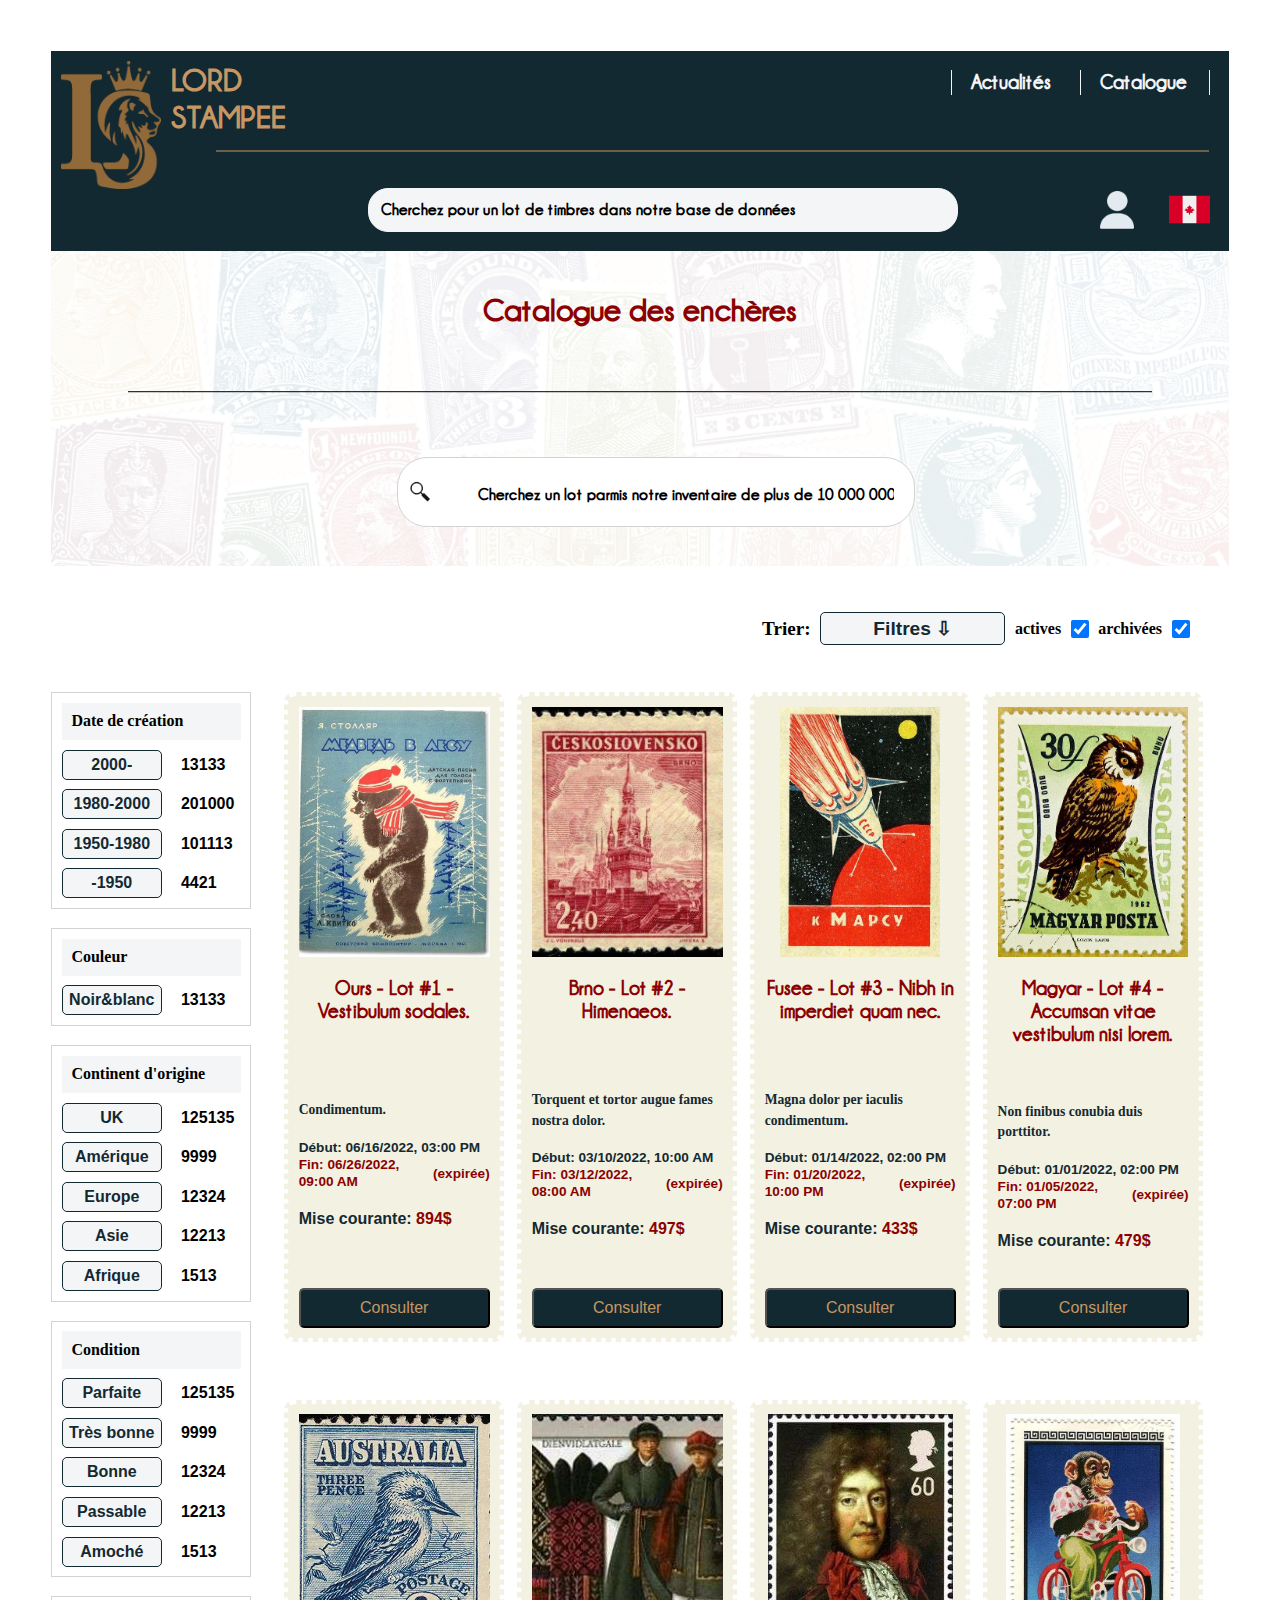
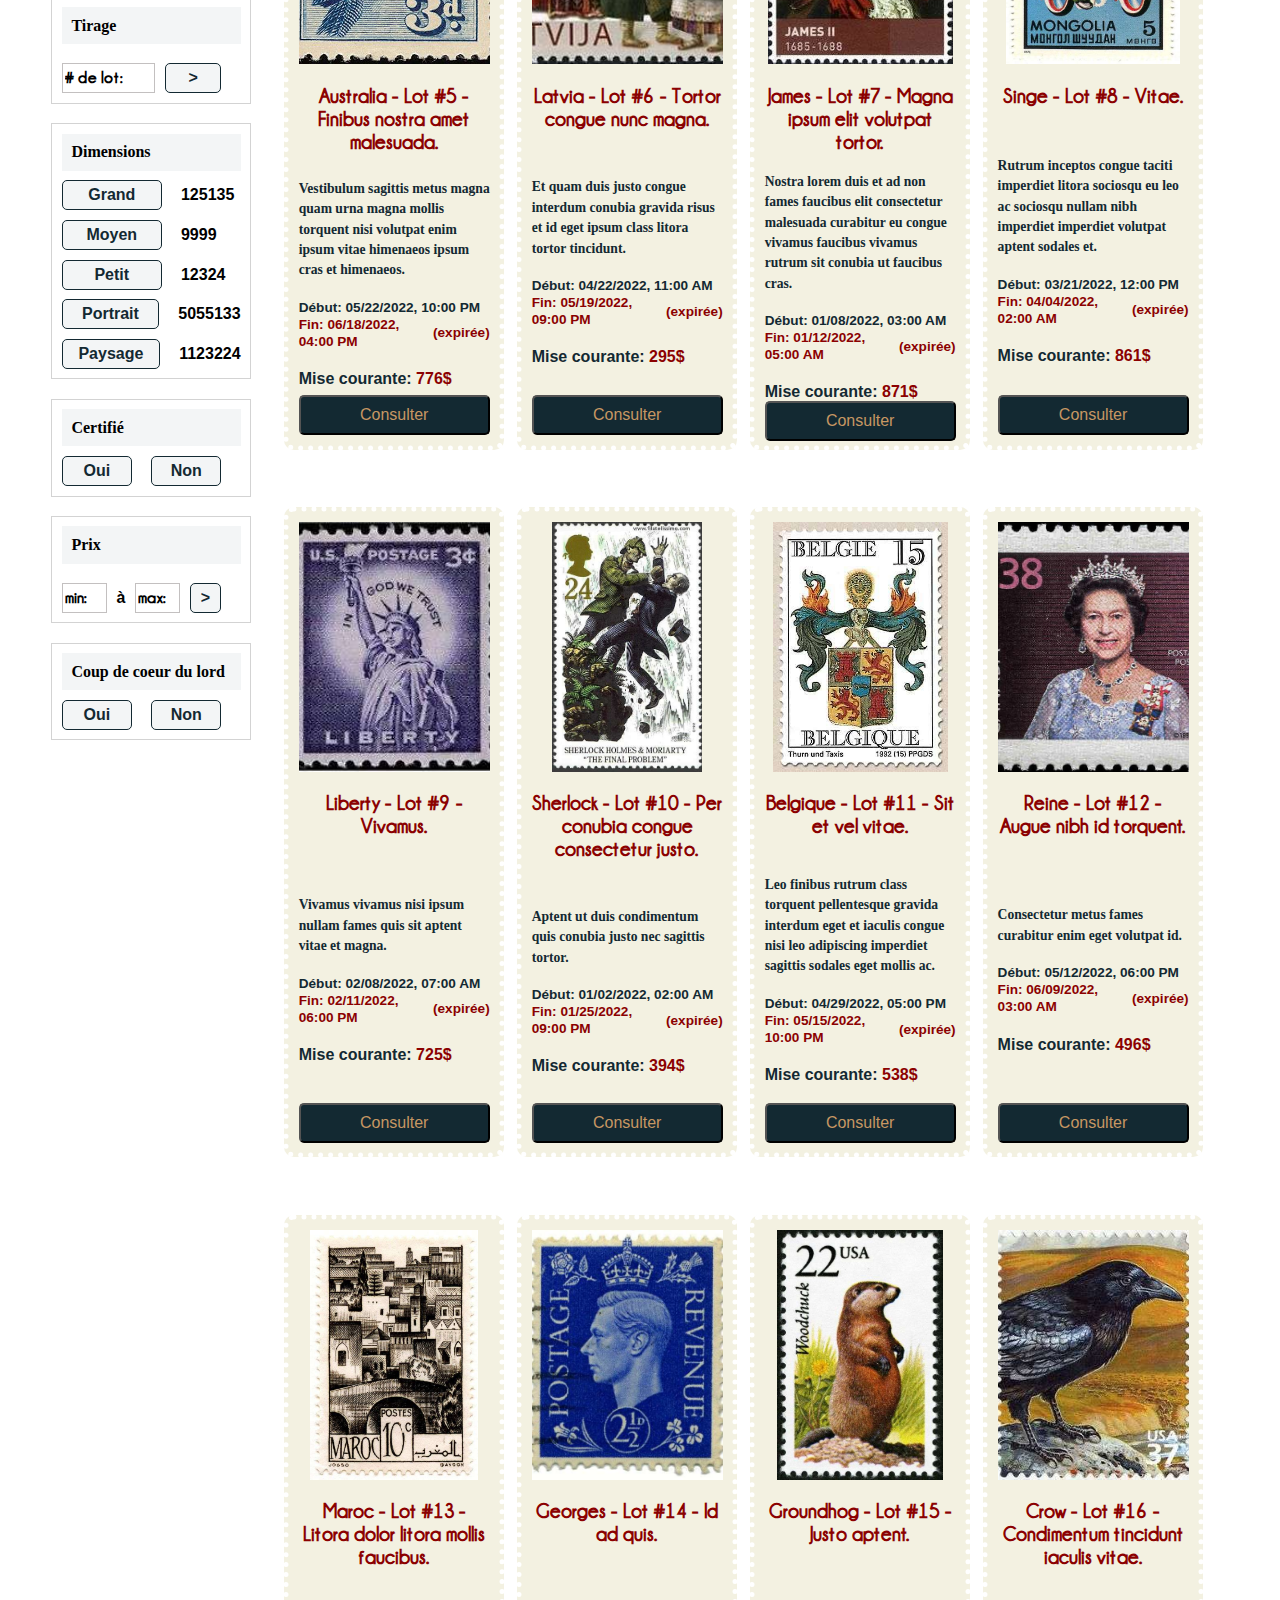
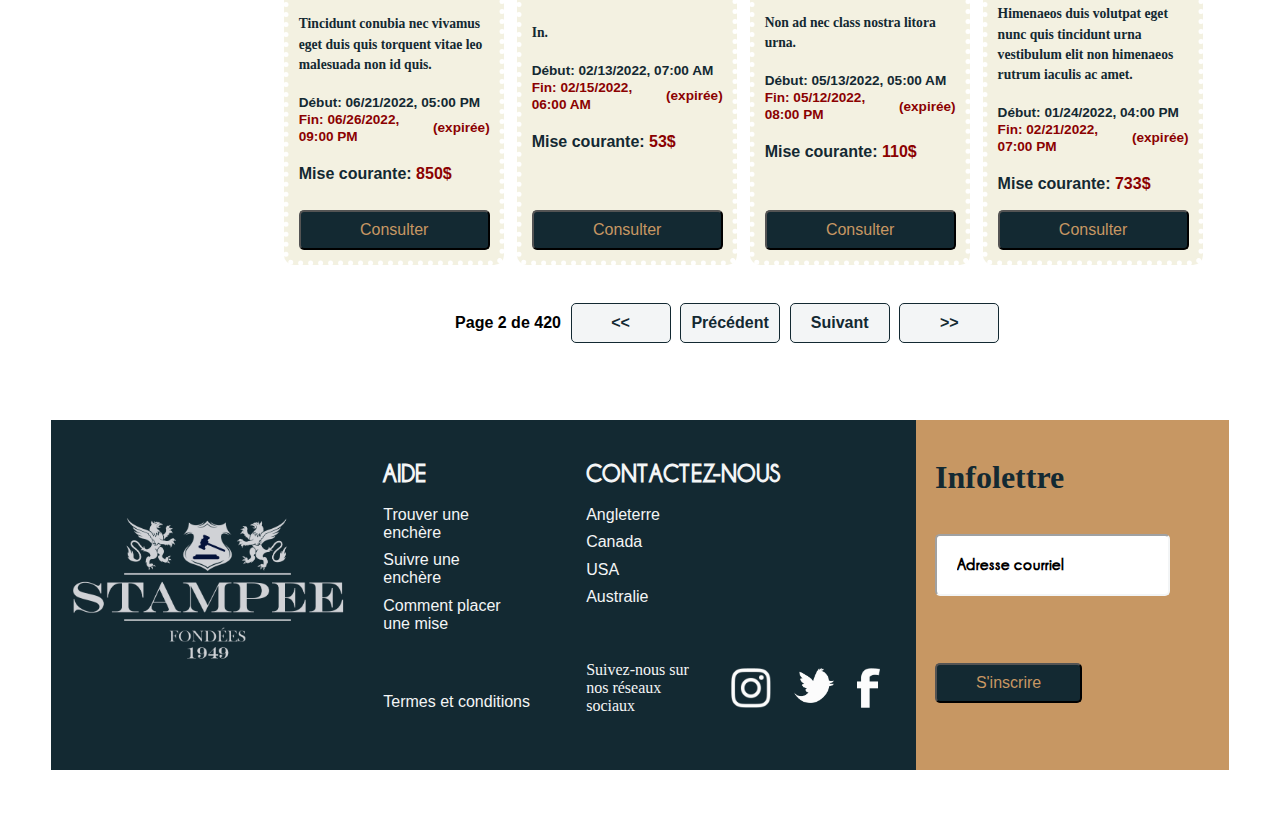
==== commit 93f49fc5: "Version remise" ====
--- a/Code/catalogue.html
+++ b/Code/catalogue.html
@@ -53,7 +53,7 @@
         <div class="menus">
           <div class="menu__haut">
             <div class="menu__actualite">
-              <h3>Actualités</h3>
+              <h2>Actualités</h2>
               <div class="actualite__dropdown--wrapper">
                 <ul class="actualite__dropdown">
                   <li>Timbre</li>
@@ -63,7 +63,7 @@
               </div>
             </div>
             <div class="menu__catalogue">
-              <a href="./catalogue.html"><h3>Catalogue</h3></a>
+              <a href="./catalogue.html"><h2>Catalogue</h2></a>
             </div>
           </div>
           <div class="menu__bas">
@@ -375,7 +375,7 @@
         </div>
       </div>
       <div class="infolettre">
-        <div class="infolettre__titre"><h2>Infolettre</h2></div>
+        <div class="infolettre__titre"><h1>Infolettre</h1></div>
         <div class="infolettre__courriel">
           <input type="text" name="infolettre" placeholder="Adresse courriel" />
         </div>
